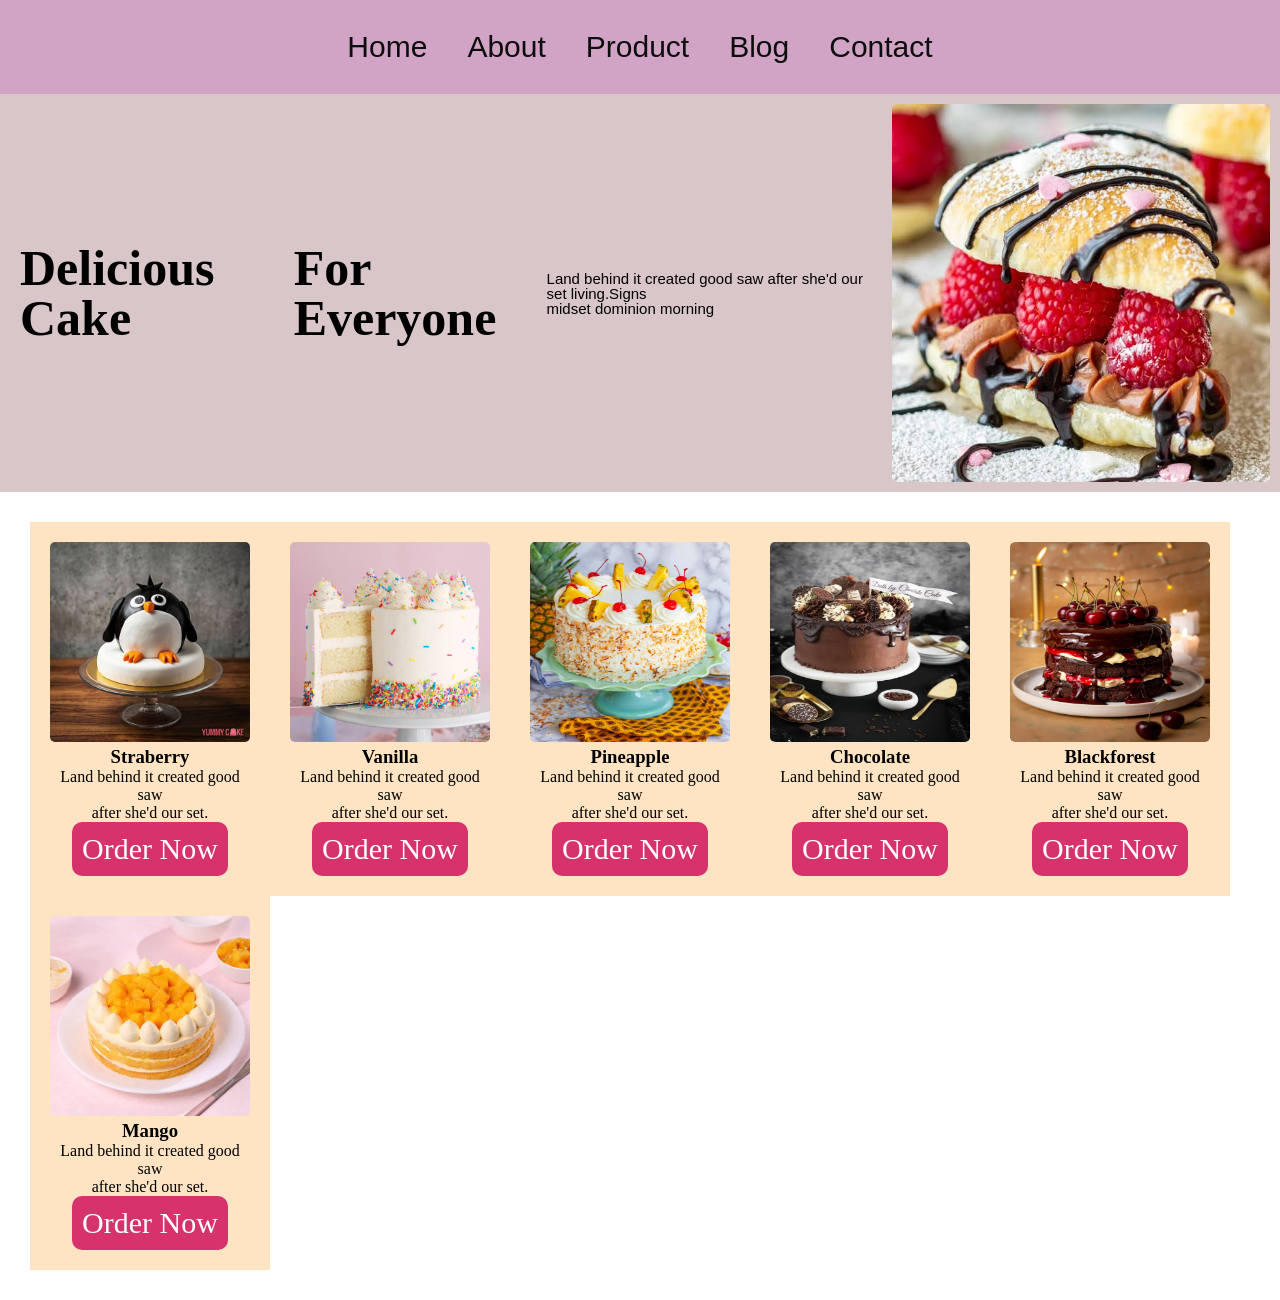
==== index.html @ f94eddee "first commit" ====
<!DOCTYPE html>
<html lang="en">
    <head>
        <meta charset="UTF-8">
        <meta name="viewport" content="width-device-width" initial-scale="1.8">
        <link rel="stylesheet" href="index.css">
        <title>cake shop</title>
    </head>
    <body>
        <div class="d1"></div>

        <header>
        
            <nav>
                
                <ul class="v-nav">
                  
                      <li class="h-items">
                        <a href="#">Home</a>
                    </li>
                      <li class="h-items">
                        <a href="About.html">About</a>
                    </li>
                      <li class="h-items">
                        <a href="Product.html">Product</a>
                    </li>
                      <li class="h-items">
                        <a href="Blog.html">Blog</a>
                    </li>
                      <li class="h-items">
                        <a href="Contact.html">Contact</a>
                    </li>
                    
                </ul>
                
        
            </nav>
            </header>
            <section>
                <h1>Delicious Cake</h1>
                <h1>For Everyone</h1>
                <p class="togller">Land behind it created good saw after she'd our set living.Signs<br>midset dominion morning</p>
                <img  src="assets/pestry.jpg" width="30%">
            </section>
            <div class="card1">
            <footer>
                <div class="card">
                    <img src="assets/birthday.jpg" width="200px" height="200px" >
                    <h3>Straberry</h3>
                    <p>Land behind it created good saw<br> after she'd our set.</p>
                <a href="order.html" class="order-btn">Order Now</a>

                </div>
                <div class="card">
              <img src="assets/vanilla.jpg" width="200px" height="200px">
              <h3>Vanilla</h3>
               <p>Land behind it created good saw<br> after she'd our set.</p>
                <a href="order.html" class="order-btn">Order Now</a>

            </div>
                <div class="card">
               <img src="assets/pineapple.jpg" width="200px" height="200px">
               <h3>Pineapple</h3>
               <p>Land behind it created good saw<br> after she'd our set.</p>
             <a href="order.html" class="order-btn">Order Now</a>



                </div>
                <div class="card">
                 <img src="assets/chocolate.jpg" width="200px" height="200px">
                 <h3>Chocolate</h3>
                <p>Land behind it created good saw<br> after she'd our set.</p>
                <a href="order.html" class="order-btn">Order Now</a>



                </div>
                <div class="card">
                 <img src="assets/blackforest.webp" width="200px" height="200px">
                 <h3>Blackforest</h3>
                <p>Land behind it created good saw<br> after she'd our set.</p>
                <a href="order.html" class="order-btn">Order Now</a>



                </div>
                 <div class="card">
                 <img src="assets/mango.jpg" width="200px" height="200px">
                 <h3>Mango</h3>
                <p>Land behind it created good saw<br> after she'd our set.</p>
             <a href="order.html" class="order-btn">Order Now</a>



                </div>

            </footer>
            </div>
             
        </div>
        
        
    </body>
</html>
---- index.css ----
*{
    margin: 0;
    padding: 0;
}


.d1{
    width:100%;
    display: flex;
   

}

header{
    background-color: rgb(245, 201, 209);
}
.v-nav{
    padding: 10px;
    display: flex;
    justify-content: center;
    align-items: center ;
    background-color: rgb(209, 164, 197);
    font-family: Arial, "Helvetica Neue", Helvetica, sans-serif;

}
.h-items{
    list-style: none;
    padding: 20px;
}
.h-items:hover{
    background-color: pink;
}
a{
    text-decoration: none;
    font-size: 30px;
    color: rgb(13, 13, 13);
}

a:hover{
        text-decoration: underline;

}
section{
    padding: 10px;
    background-color:rgb(216, 198, 201);
     display: flex;
    justify-content: center;
    align-items: center;
   
}

h1{
    padding: 10px;
    line-height: 1;
    font-size:50px ;
    font-family:'Gill Sans', 'Gill Sans MT', Calibri, 'Trebuchet MS';
   
}
.togller{
    padding: 10px;
    font-size: 15px;
    font-family: 'Franklin Gothic Medium', 'Arial Narrow', Arial, sans-serif;
    line-height: 1;
}
img{
    border-radius:5px;
}

.card1{
    display: flex;
    padding: 30px;
}
.card{
    width: 200px;
    background-color: bisque;
    padding: 20px;
    text-align: center;
    
}

.card:hover{
    background-color: aliceblue;
    box-shadow: 10px 10px 5px 0px rgba(0,0,0,0.75);
}

footer{
    display: flex;
    flex-wrap: wrap;
}

.order-btn {
            display: inline-block;
            text-decoration: none;
            padding: 10px;
            border-radius:10px;
            background: #d6336c;
            color: white;
        }

        .order-btn:hover {
            background: #a61e4d;
        }
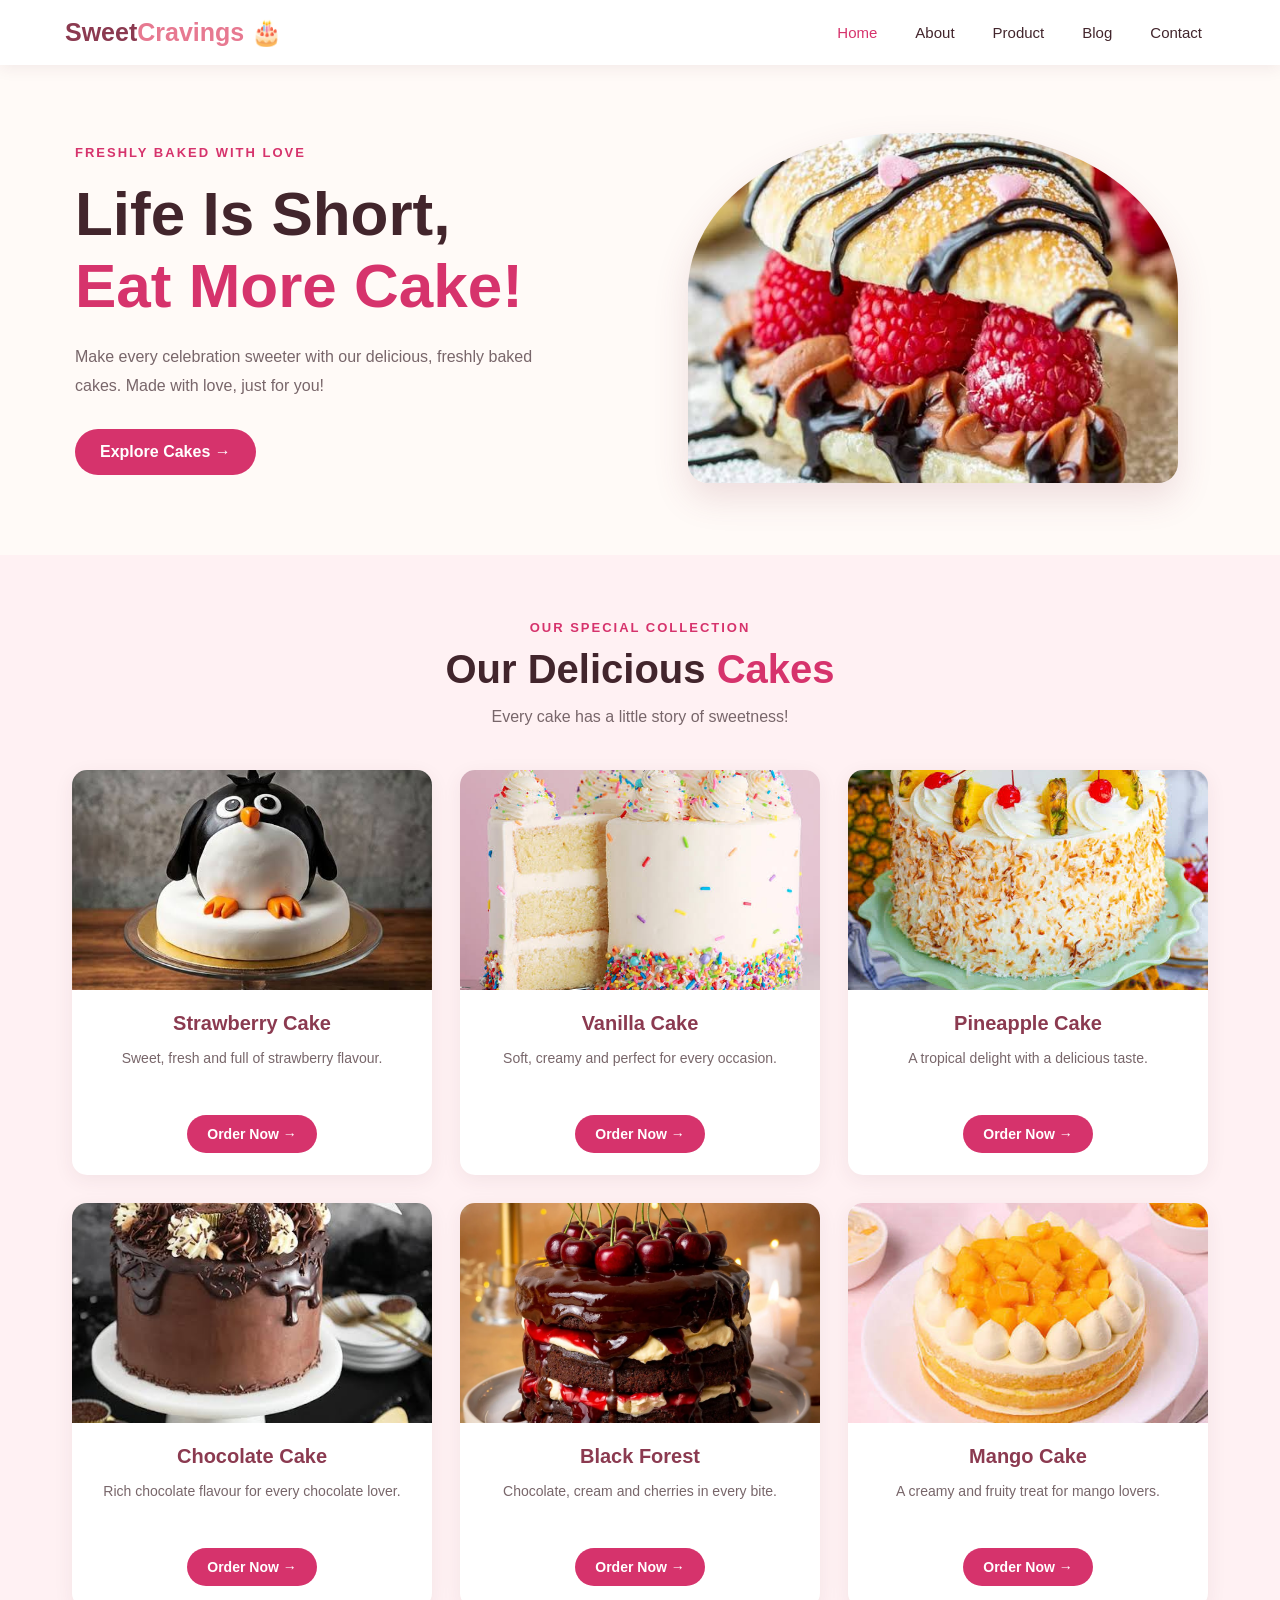
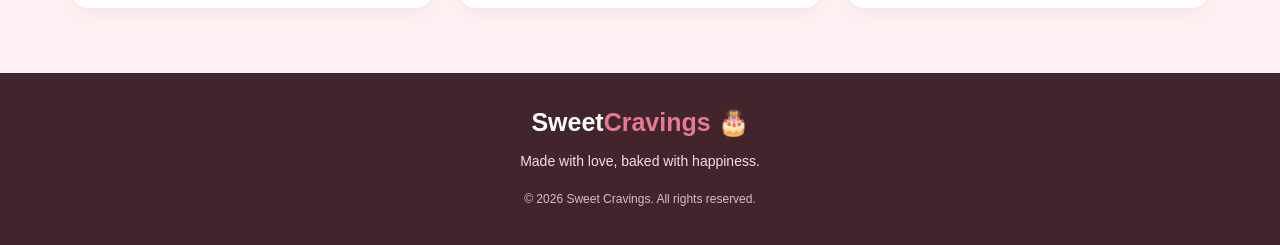
==== commit 523dc188: "updates cake shop css pages" ====
--- a/index.html
+++ b/index.html
@@ -1,105 +1,126 @@
 <!DOCTYPE html>
 <html lang="en">
-    <head>
-        <meta charset="UTF-8">
-        <meta name="viewport" content="width-device-width" initial-scale="1.8">
-        <link rel="stylesheet" href="index.css">
-        <title>cake shop</title>
-    </head>
-    <body>
-        <div class="d1"></div>
+<head>
+    <meta charset="UTF-8">
+    <meta name="viewport" content="width=device-width, initial-scale=1.0">
 
-        <header>
-        
-            <nav>
-                
-                <ul class="v-nav">
-                  
-                      <li class="h-items">
-                        <a href="#">Home</a>
-                    </li>
-                      <li class="h-items">
-                        <a href="About.html">About</a>
-                    </li>
-                      <li class="h-items">
-                        <a href="Product.html">Product</a>
-                    </li>
-                      <li class="h-items">
-                        <a href="Blog.html">Blog</a>
-                    </li>
-                      <li class="h-items">
-                        <a href="Contact.html">Contact</a>
-                    </li>
-                    
-                </ul>
-                
-        
-            </nav>
-            </header>
-            <section>
-                <h1>Delicious Cake</h1>
-                <h1>For Everyone</h1>
-                <p class="togller">Land behind it created good saw after she'd our set living.Signs<br>midset dominion morning</p>
-                <img  src="assets/pestry.jpg" width="30%">
-            </section>
-            <div class="card1">
-            <footer>
-                <div class="card">
-                    <img src="assets/birthday.jpg" width="200px" height="200px" >
-                    <h3>Straberry</h3>
-                    <p>Land behind it created good saw<br> after she'd our set.</p>
-                <a href="order.html" class="order-btn">Order Now</a>
+    <title>Sweet Cravings | Cake Shop</title>
+    <link rel="stylesheet" href="index.css">
+</head>
 
+<body>
+
+    <header>
+        <nav class="navbar">
+            <a href="#" class="logo">Sweet<span>Cravings</span> 🎂</a>
+
+            <ul class="v-nav">
+                <li><a href="#" class="active">Home</a></li>
+                <li><a href="About.html">About</a></li>
+                <li><a href="Product.html">Product</a></li>
+                <li><a href="Blog.html">Blog</a></li>
+                <li><a href="Contact.html">Contact</a></li>
+            </ul>
+        </nav>
+    </header>
+
+    <section class="hero">
+        <div class="hero-text">
+            <p class="subtitle">FRESHLY BAKED WITH LOVE</p>
+
+            <h1>
+                Life Is Short,<br>
+                <span>Eat More Cake!</span>
+            </h1>
+
+            <p class="description">
+                Make every celebration sweeter with our delicious,
+                freshly baked cakes. Made with love, just for you!
+            </p>
+
+            <a href="Product.html" class="main-btn">
+                Explore Cakes →
+            </a>
+        </div>
+
+        <div class="hero-image">
+            <img src="assets/pestry.jpg" alt="Fresh delicious pastry">
+        </div>
+    </section>
+
+    <!-- Cake Section -->
+    <section class="cakes-section">
+
+        <div class="section-heading">
+            <p class="subtitle">OUR SPECIAL COLLECTION</p>
+            <h2>Our Delicious <span>Cakes</span></h2>
+            <p>Every cake has a little story of sweetness!</p>
+        </div>
+
+        <div class="cake-container">
+
+            <div class="card">
+                <img src="assets/birthday.jpg" alt="Strawberry cake">
+                <div class="card-content">
+                    <h3>Strawberry Cake</h3>
+                    <p>Sweet, fresh and full of strawberry flavour.</p>
+                    <a href="order.html" class="order-btn">Order Now →</a>
                 </div>
-                <div class="card">
-              <img src="assets/vanilla.jpg" width="200px" height="200px">
-              <h3>Vanilla</h3>
-               <p>Land behind it created good saw<br> after she'd our set.</p>
-                <a href="order.html" class="order-btn">Order Now</a>
+            </div>
 
+            <div class="card">
+                <img src="assets/vanilla.jpg" alt="Vanilla cake">
+                <div class="card-content">
+                    <h3>Vanilla Cake</h3>
+                    <p>Soft, creamy and perfect for every occasion.</p>
+                    <a href="order.html" class="order-btn">Order Now →</a>
+                </div>
             </div>
-                <div class="card">
-               <img src="assets/pineapple.jpg" width="200px" height="200px">
-               <h3>Pineapple</h3>
-               <p>Land behind it created good saw<br> after she'd our set.</p>
-             <a href="order.html" class="order-btn">Order Now</a>
 
+            <div class="card">
+                <img src="assets/pineapple.jpg" alt="Pineapple cake">
+                <div class="card-content">
+                    <h3>Pineapple Cake</h3>
+                    <p>A tropical delight with a delicious taste.</p>
+                    <a href="order.html" class="order-btn">Order Now →</a>
+                </div>
+            </div>
 
+            <div class="card">
+                <img src="assets/chocolate.jpg" alt="Chocolate cake">
+                <div class="card-content">
+                    <h3>Chocolate Cake</h3>
+                    <p>Rich chocolate flavour for every chocolate lover.</p>
+                    <a href="order.html" class="order-btn">Order Now →</a>
+                </div>
+            </div>
 
+            <div class="card">
+                <img src="assets/blackforest.webp" alt="Black Forest cake">
+                <div class="card-content">
+                    <h3>Black Forest</h3>
+                    <p>Chocolate, cream and cherries in every bite.</p>
+                    <a href="order.html" class="order-btn">Order Now →</a>
                 </div>
-                <div class="card">
-                 <img src="assets/chocolate.jpg" width="200px" height="200px">
-                 <h3>Chocolate</h3>
-                <p>Land behind it created good saw<br> after she'd our set.</p>
-                <a href="order.html" class="order-btn">Order Now</a>
+            </div>
 
+            <div class="card">
+                <img src="assets/mango.jpg" alt="Mango cake">
+                <div class="card-content">
+                    <h3>Mango Cake</h3>
+                    <p>A creamy and fruity treat for mango lovers.</p>
+                    <a href="order.html" class="order-btn">Order Now →</a>
+                </div>
+            </div>
 
+        </div>
+    </section>
 
-                </div>
-                <div class="card">
-                 <img src="assets/blackforest.webp" width="200px" height="200px">
-                 <h3>Blackforest</h3>
-                <p>Land behind it created good saw<br> after she'd our set.</p>
-                <a href="order.html" class="order-btn">Order Now</a>
+    <footer class="footer">
+        <h2>Sweet<span>Cravings</span> 🎂</h2>
+        <p>Made with love, baked with happiness.</p>
+        <p class="copyright">© 2026 Sweet Cravings. All rights reserved.</p>
+    </footer>
 
-
-
-                </div>
-                 <div class="card">
-                 <img src="assets/mango.jpg" width="200px" height="200px">
-                 <h3>Mango</h3>
-                <p>Land behind it created good saw<br> after she'd our set.</p>
-             <a href="order.html" class="order-btn">Order Now</a>
-
-
-
-                </div>
-
-            </footer>
-            </div>
-             
-        </div>
-        
-        
-    </body>
+</body>
 </html>
--- a/index.css
+++ b/index.css
@@ -1,111 +1,346 @@
-*{
+* {
     margin: 0;
     padding: 0;
-}
-
-
-.d1{
-    width:100%;
+    box-sizing: border-box;
+}
+
+body {
+    font-family: Arial, Helvetica, sans-serif;
+    background-color: #fffaf7;
+    color: #42252c;
+}
+
+
+header {
+    background-color: #ffffff;
+    box-shadow: 0 3px 15px rgba(90, 40, 50, 0.08);
+    position: relative;
+    z-index: 10;
+}
+
+.navbar {
+    max-width: 1200px;
+    margin: auto;
+    padding: 18px 25px;
     display: flex;
-   
-
-}
-
-header{
-    background-color: rgb(245, 201, 209);
-}
-.v-nav{
-    padding: 10px;
+    justify-content: space-between;
+    align-items: center;
+    gap: 20px;
+}
+
+.logo,
+.footer h2 {
+    font-size: 25px;
+    font-weight: bold;
+    color: #8b3a50;
+    text-decoration: none;
+    white-space: nowrap;
+}
+
+.logo span,
+.footer span {
+    color: #e77991;
+}
+
+.v-nav {
     display: flex;
+    align-items: center;
     justify-content: center;
-    align-items: center ;
-    background-color: rgb(209, 164, 197);
-    font-family: Arial, "Helvetica Neue", Helvetica, sans-serif;
-
-}
-.h-items{
+    flex-wrap: wrap;
+    gap: 12px;
     list-style: none;
-    padding: 20px;
-}
-.h-items:hover{
-    background-color: pink;
-}
-a{
+}
+
+.v-nav a {
     text-decoration: none;
-    font-size: 30px;
-    color: rgb(13, 13, 13);
-}
-
-a:hover{
-        text-decoration: underline;
-
-}
-section{
-    padding: 10px;
-    background-color:rgb(216, 198, 201);
-     display: flex;
-    justify-content: center;
+    color: #42252c;
+    padding: 10px 13px;
+    font-size: 15px;
+    transition: 0.3s;
+}
+
+.v-nav a:hover,
+.v-nav a.active {
+    color: #d6336c;
+}
+
+
+.hero {
+    max-width: 1200px;
+    min-height: 490px;
+    margin: auto;
+    padding: 60px 35px;
+    display: flex;
+    justify-content: space-between;
     align-items: center;
-   
-}
-
-h1{
-    padding: 10px;
-    line-height: 1;
-    font-size:50px ;
-    font-family:'Gill Sans', 'Gill Sans MT', Calibri, 'Trebuchet MS';
-   
-}
-.togller{
-    padding: 10px;
-    font-size: 15px;
-    font-family: 'Franklin Gothic Medium', 'Arial Narrow', Arial, sans-serif;
-    line-height: 1;
-}
-img{
-    border-radius:5px;
-}
-
-.card1{
-    display: flex;
-    padding: 30px;
-}
-.card{
-    width: 200px;
-    background-color: bisque;
-    padding: 20px;
+    gap: 40px;
+}
+
+.hero-text {
+    flex: 1;
+}
+
+.subtitle {
+    color: #d6336c;
+    font-size: 13px;
+    font-weight: bold;
+    letter-spacing: 2px;
+    margin-bottom: 18px;
+}
+
+.hero h1 {
+    font-size: clamp(38px, 5vw, 62px);
+    line-height: 1.15;
+    margin-bottom: 22px;
+    color: #42252c;
+}
+
+.hero h1 span,
+.section-heading h2 span {
+    color: #d6336c;
+}
+
+.description {
+    max-width: 480px;
+    color: #78666a;
+    font-size: 16px;
+    line-height: 1.8;
+    margin-bottom: 28px;
+}
+
+.main-btn {
+    display: inline-block;
+    padding: 14px 25px;
+    background-color: #d6336c;
+    color: white;
+    text-decoration: none;
+    border-radius: 30px;
+    font-weight: bold;
+    transition: 0.3s;
+}
+
+.main-btn:hover {
+    background-color: #a61e4d;
+    transform: translateY(-3px);
+}
+
+.hero-image {
+    flex: 1;
     text-align: center;
-    
-}
-
-.card:hover{
-    background-color: aliceblue;
-    box-shadow: 10px 10px 5px 0px rgba(0,0,0,0.75);
-}
-
-footer{
+}
+
+.hero-image img {
+    width: 100%;
+    max-width: 490px;
+    height: 350px;
+    object-fit: cover;
+    border-radius: 45% 45% 20px 20px;
+    box-shadow: 0 15px 35px rgba(139, 58, 80, 0.15);
+}
+
+.cakes-section {
+    background-color: #fff1f3;
+    padding: 65px 25px;
+}
+
+.section-heading {
+    text-align: center;
+    margin-bottom: 40px;
+}
+
+.section-heading .subtitle {
+    margin-bottom: 12px;
+}
+
+.section-heading h2 {
+    font-size: clamp(28px, 4vw, 40px);
+    margin-bottom: 12px;
+}
+
+.section-heading > p:last-child {
+    color: #78666a;
+    line-height: 1.6;
+}
+
+
+.cake-container {
+    max-width: 1200px;
+    margin: auto;
     display: flex;
     flex-wrap: wrap;
+    justify-content: center;
+    gap: 28px;
+}
+
+.card {
+    width: calc((100% - 56px) / 3);
+    min-width: 0;
+    max-width: 360px;
+    background-color: #ffffff;
+    border-radius: 15px;
+    overflow: hidden;
+    box-shadow: 0 5px 20px rgba(90, 40, 50, 0.07);
+    transition: transform 0.3s, box-shadow 0.3s;
+}
+
+.card:hover {
+    transform: translateY(-8px);
+    box-shadow: 0 12px 28px rgba(90, 40, 50, 0.15);
+}
+
+.card img {
+    display: block;
+    width: 100%;
+    height: 220px;
+    object-fit: cover;
+}
+
+.card-content {
+    padding: 22px 18px;
+    text-align: center;
+}
+
+.card h3 {
+    color: #8b3a50;
+    font-size: 20px;
+    margin-bottom: 12px;
+}
+
+.card p {
+    color: #78666a;
+    font-size: 14px;
+    line-height: 1.7;
+    min-height: 48px;
+    margin-bottom: 20px;
 }
 
 .order-btn {
-            display: inline-block;
-            text-decoration: none;
-            padding: 10px;
-            border-radius:10px;
-            background: #d6336c;
-            color: white;
-        }
-
-        .order-btn:hover {
-            background: #a61e4d;
-        }
-
-
-
-
-
-
-
-    
-
+    display: inline-block;
+    padding: 11px 20px;
+    background-color: #d6336c;
+    color: #ffffff;
+    text-decoration: none;
+    border-radius: 25px;
+    font-size: 14px;
+    font-weight: bold;
+    transition: 0.3s;
+}
+
+.order-btn:hover {
+    background-color: #a61e4d;
+}
+
+.footer {
+    background-color: #42252c;
+    color: #ffffff;
+    text-align: center;
+    padding: 35px 15px;
+}
+
+.footer h2 {
+    color: #ffffff;
+    margin-bottom: 12px;
+}
+
+.footer p {
+    color: #f5dfe5;
+    font-size: 14px;
+    line-height: 1.8;
+}
+
+.footer .copyright {
+    margin-top: 15px;
+    font-size: 12px;
+    color: #d7bfc5;
+}
+
+
+@media (max-width: 900px) {
+    .navbar {
+        flex-direction: column;
+    }
+
+    .hero {
+        padding: 45px 25px;
+        gap: 25px;
+    }
+
+    .hero-image img {
+        height: 300px;
+    }
+
+    .card {
+        width: calc((100% - 28px) / 2);
+    }
+}
+
+
+@media (max-width: 600px) {
+    .navbar {
+        padding: 18px 10px;
+        gap: 12px;
+    }
+
+    .logo {
+        font-size: 23px;
+    }
+
+    .v-nav {
+        gap: 3px;
+    }
+
+    .v-nav a {
+        font-size: 13px;
+        padding: 8px;
+    }
+
+    .hero {
+        flex-direction: column;
+        text-align: center;
+        padding: 40px 20px;
+        gap: 30px;
+    }
+
+    .hero-text,
+    .hero-image {
+        width: 100%;
+    }
+
+    .hero h1 {
+        font-size: 39px;
+    }
+
+    .description {
+        margin-left: auto;
+        margin-right: auto;
+        font-size: 14px;
+    }
+
+    .hero-image img {
+        width: 100%;
+        max-width: 380px;
+        height: 260px;
+        border-radius: 25px;
+    }
+
+    .cakes-section {
+        padding: 45px 15px;
+    }
+
+    .section-heading {
+        margin-bottom: 28px;
+    }
+
+    .cake-container {
+        gap: 18px;
+    }
+
+    .card {
+        width: 100%;
+        max-width: 380px;
+    }
+
+    .card img {
+        height: 230px;
+    }
+}
